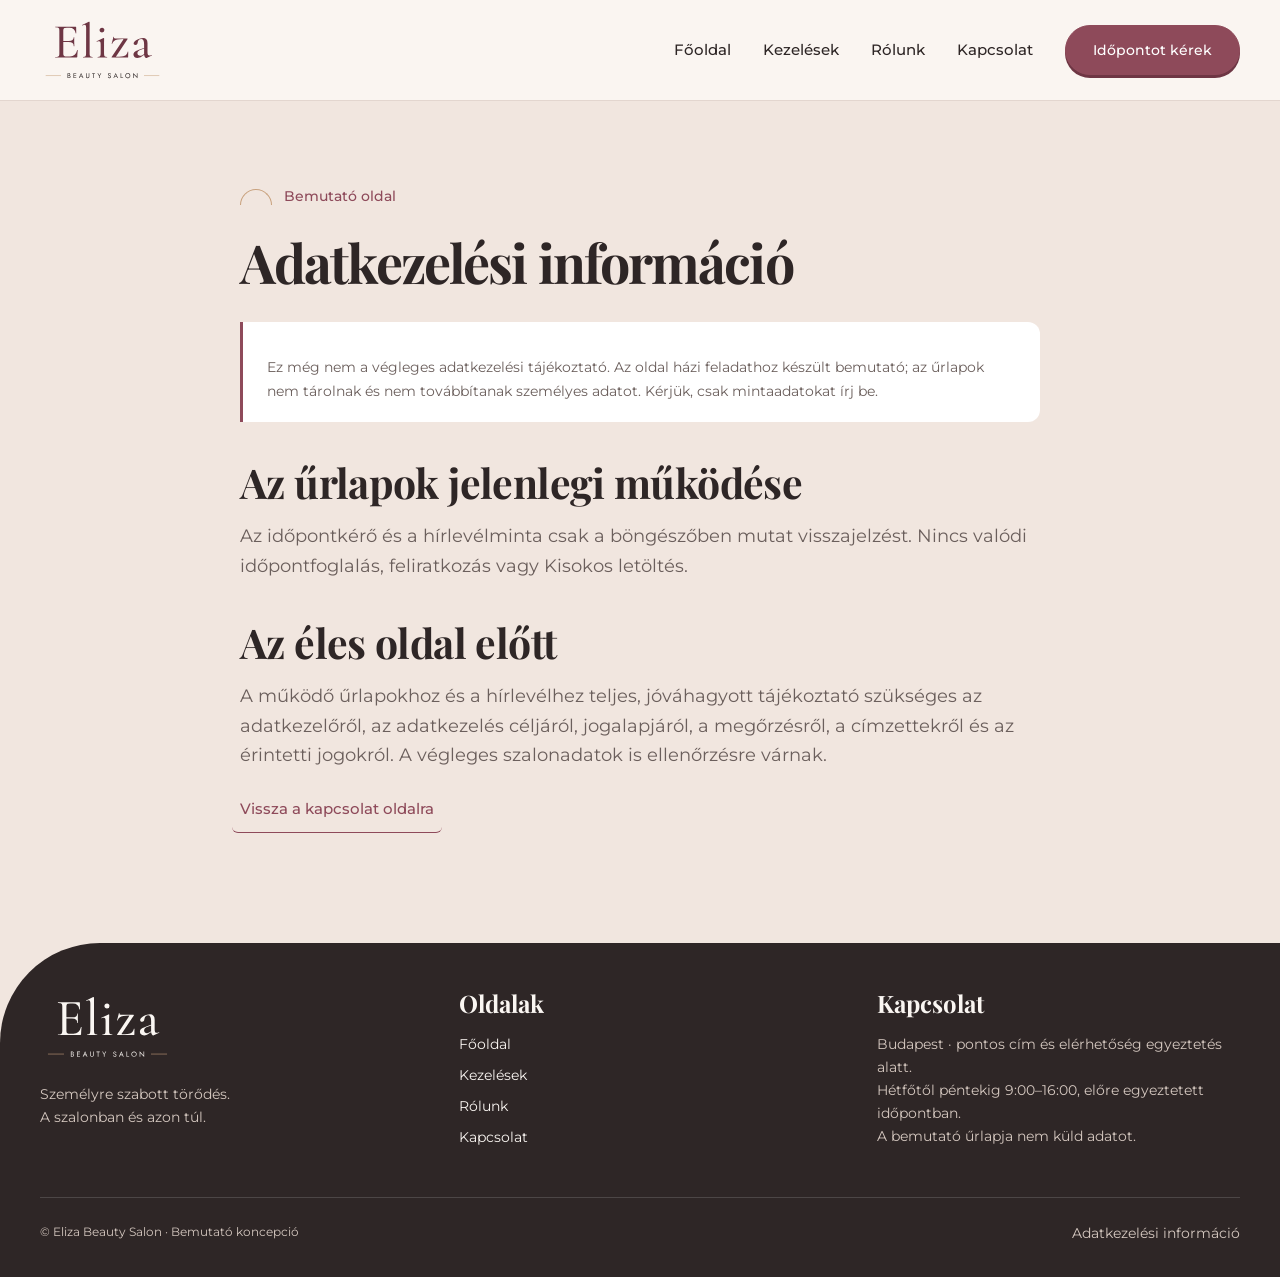
==== adatkezeles.html @ c1b23284 "Add Eliza Salon subpages and shared site assets" ====
<!doctype html><html lang="hu"><head><meta charset="utf-8"><meta name="viewport" content="width=device-width, initial-scale=1"><meta name="robots" content="noindex"><meta name="description" content="Tájékoztatás az Eliza Beauty Salon bemutató oldalának adatküldés nélküli űrlapjairól."><title>Adatkezelési információ | Eliza Beauty Salon</title><link rel="icon" href="assets/logo/favicon.svg"><link rel="preconnect" href="https://fonts.googleapis.com"><link rel="preconnect" href="https://fonts.gstatic.com" crossorigin><link href="https://fonts.googleapis.com/css2?family=Playfair+Display:wght@700&family=Montserrat:wght@400;500;700&display=swap" rel="stylesheet"><link rel="stylesheet" href="assets/site.css"></head><body><a class="skip" href="#tartalom">Ugrás a tartalomhoz</a><header><div class="wrap nav"><a href="index.html" aria-label="Eliza Beauty Salon, főoldal"><img class="logo" src="assets/logo/logo.svg" alt="Eliza Beauty Salon"></a><button class="menu" aria-expanded="false" aria-controls="menu">Menü</button><nav class="navlinks" id="menu" aria-label="Fő navigáció"><a href="index.html">Főoldal</a><a href="kezelesek.html">Kezelések</a><a href="rolunk.html">Rólunk</a><a href="kapcsolat.html">Kapcsolat</a><a class="btn" href="kapcsolat.html#idopont">Időpontot kérek</a></nav></div></header><main id="tartalom"><div class="wrap legal-page"><div class="eyebrow"><span class="arc" aria-hidden="true"></span>Bemutató oldal</div><h1>Adatkezelési információ</h1><div class="notice" style="margin-top:30px"><p>Ez még nem a végleges adatkezelési tájékoztató. Az oldal házi feladathoz készült bemutató; az űrlapok nem tárolnak és nem továbbítanak személyes adatot. Kérjük, csak mintaadatokat írj be.</p></div><h2>Az űrlapok jelenlegi működése</h2><p>Az időpontkérő és a hírlevélminta csak a böngészőben mutat visszajelzést. Nincs valódi időpontfoglalás, feliratkozás vagy Kisokos letöltés.</p><h2>Az éles oldal előtt</h2><p>A működő űrlapokhoz és a hírlevélhez teljes, jóváhagyott tájékoztató szükséges az adatkezelőről, az adatkezelés céljáról, jogalapjáról, a megőrzésről, a címzettekről és az érintetti jogokról. A végleges szalonadatok is ellenőrzésre várnak.</p><p><a class="textlink" href="kapcsolat.html">Vissza a kapcsolat oldalra</a></p></div></main><footer class="footer"><div class="wrap"><div class="footer-grid"><div><img class="logo" src="assets/logo/logo-feher.svg" alt="Eliza Beauty Salon"><p>Személyre szabott törődés.<br>A szalonban és azon túl.</p></div><div><h3>Oldalak</h3><a href="index.html">Főoldal</a><a href="kezelesek.html">Kezelések</a><a href="rolunk.html">Rólunk</a><a href="kapcsolat.html">Kapcsolat</a></div><div><h3>Kapcsolat</h3><p>Budapest · pontos cím és elérhetőség egyeztetés alatt.<br>Hétfőtől péntekig 9:00–16:00, előre egyeztetett időpontban.</p><p>A bemutató űrlapja nem küld adatot.</p></div></div><div class="footer-bottom"><span>© Eliza Beauty Salon · Bemutató koncepció</span><a href="adatkezeles.html">Adatkezelési információ</a></div></div></footer><script src="assets/site.js" defer></script></body></html>
---- assets/site.css ----
:root{--color-brand-primary:#8E4A5A;--color-brand-secondary:#6E3644;--color-brand-accent:#C9A27E;--color-brand-bg:#F1E6DF;--color-brand-surface:#FAF6F2;--color-brand-text:#2E2626;--color-brand-muted:#6B5F5C;--font-heading:'Playfair Display',Georgia,serif;--font-body:'Montserrat',Arial,sans-serif}*{box-sizing:border-box}html{scroll-behavior:smooth;scroll-padding-top:112px}body{margin:0;background:var(--color-brand-bg);color:var(--color-brand-text);font:18px/1.65 var(--font-body)}h1,h2,h3,p{margin:0}h1,h2,h3{font-family:var(--font-heading);font-weight:500;line-height:1.08}h1{font-size:clamp(48px,5.5vw,78px);letter-spacing:-.035em}h2{font-size:clamp(36px,4vw,56px);letter-spacing:-.025em}h3{font-size:30px}p{color:var(--color-brand-muted)}a{color:inherit;text-decoration:none}button,input,textarea{font:inherit}button{cursor:pointer}img{display:block;width:100%;object-fit:cover}a:focus-visible,button:focus-visible,summary:focus-visible,input:focus-visible,textarea:focus-visible{outline:3px solid #8e4a5a;outline-offset:5px}.wrap{max-width:1200px;width:calc(100% - 80px);margin:auto}.skip{position:fixed;left:12px;top:-70px;z-index:100;background:white;padding:12px}.skip:focus{top:12px}header{position:sticky;top:0;z-index:30;background:#faf6f2f2;border-bottom:1px solid #e3d6cf;transition:box-shadow .3s}header.scrolled{box-shadow:0 5px 20px #2e26260b;backdrop-filter:blur(15px)}.nav{height:100px;display:flex;align-items:center;justify-content:space-between;gap:24px}.logo{width:125px;height:72px;object-fit:contain}.navlinks{display:flex;align-items:center;gap:32px;font-size:15px}.navlinks a:not(.btn):hover{color:#8e4a5a}.btn{display:inline-flex;align-items:center;justify-content:center;min-height:50px;padding:14px 27px;border-radius:999px;border:1px solid #8e4a5a;background:#8e4a5a;color:#fff;font-size:15px;font-weight:500;transition:background .3s,transform .3s}.btn:hover{background:#6e3644;transform:translateY(-2px)}.btn.outline{background:transparent;color:#8e4a5a}.btn.outline:hover{background:#f1e6df}.menu{display:none;background:none;border:1px solid #8e4a5a;border-radius:30px;padding:8px 18px;color:#8e4a5a}.hero{position:relative;padding:64px 0 0;overflow:hidden;background:#FAF6F2}.hero-grid{display:grid;grid-template-columns:1.05fr 1fr;gap:56px;align-items:center}.hero-copy{padding-bottom:52px;animation:rise .9s both}.eyebrow{font-size:14px;color:#8e4a5a;display:flex;align-items:center;gap:12px;margin-bottom:24px}.arc{display:inline-block;width:32px;height:16px;border:1px solid #c9a27e;border-bottom:0;border-radius:40px 40px 0 0;flex-shrink:0}.hero p{max-width:440px;margin-top:24px}.actions{display:flex;flex-wrap:wrap;gap:16px;align-items:center;margin-top:32px}.textlink{font-size:15px;border-bottom:1px solid #8e4a5a;padding:10px 0;color:#8e4a5a}.hero-visual{position:relative;padding:0 0 36px 24px;animation:appear 1.2s .15s both}.hero-visual:before{content:'';position:absolute;inset:-18px 22px 65px 0;border:1px solid #c9a27e;border-radius:240px 240px 24px 24px}.hero-img{height:510px;border-radius:240px 240px 24px 24px;position:relative;object-position:center 40%}.photo-label{font-size:11px;position:absolute;bottom:44px;right:16px;color:#fff;background:#2e262675;padding:2px 8px;border-radius:20px}.floating{position:absolute;bottom:5px;left:-12px;background:#faf6f2;padding:22px 32px;border-radius:16px;box-shadow:0 6px 28px #2e26260a;max-width:275px;animation:breathe 8s ease-in-out infinite}.floating strong{display:block;font-family:var(--font-heading);font-size:27px;font-weight:500}.floating span{font-size:13px;color:#6b5f5c}.journey-nav{display:grid;grid-template-columns:repeat(4,1fr);gap:20px;padding:32px 0 40px;margin-top:32px;border-top:1px solid #d9c5b8}.journey-nav a{display:flex;align-items:center;gap:16px;font-size:15px}.step-dot{height:40px;width:40px;display:grid;place-items:center;border:1px solid #bb9491;border-radius:50%;color:#8e4a5a;flex-shrink:0}.journey-nav a:hover .step-dot{background:#8e4a5a;color:white}.section{padding:96px 0}.cream{background:#faf6f2}.section-intro{display:grid;grid-template-columns:1fr 1fr;gap:64px;align-items:center;margin-bottom:48px}.section-intro p{max-width:470px}.step-tag{display:flex;align-items:center;gap:16px;color:#8e4a5a;font-size:15px;margin-bottom:24px}.step-tag .step-dot{width:48px;height:48px;background:#f1e6df}.start-grid{display:grid;grid-template-columns:1fr 1fr 1fr;gap:32px;margin-top:48px}.start-grid article{padding:26px 0;border-top:1px solid #d9c5b8}.start-grid h3{margin-bottom:16px}.start-grid p{font-size:16px}.diagnosis{display:grid;grid-template-columns:.95fr 1.05fr;gap:80px;align-items:center}.image-frame{position:relative}.image-frame img{height:500px;border-radius:16px 180px 16px 16px}.caption{font-size:12px;margin-top:8px;color:#6b5f5c}.diagnosis h2{margin-bottom:24px}.diagnosis p+p{margin-top:16px}.signature{font:32px var(--font-heading);color:#8e4a5a;margin-top:24px}.credentials{font-size:13px;margin-top:4px}.treatment-grid{display:grid;grid-template-columns:1.05fr 1fr;gap:48px}.treatment-photo img{height:580px;border-radius:180px 180px 16px 16px}.treatment-list{border-top:1px solid #d9c5b8}.treatment-list details{border-bottom:1px solid #d9c5b8;padding:24px 0}.treatment-list summary{display:flex;justify-content:space-between;align-items:center;cursor:pointer;list-style:none;font:30px var(--font-heading)}summary::-webkit-details-marker{display:none}.treatment-list summary:after,.faq summary:after{content:'+';font-family:var(--font-body);font-size:22px;color:#8e4a5a;margin-left:24px}.treatment-list details[open] summary:after,.faq details[open] summary:after{content:'−'}.treatment-list p{font-size:16px;margin-top:16px}.treatment-list ul{font-size:15px;color:#6b5f5c;padding-left:20px}.treatment-list .textlink{display:inline-block;margin-top:12px}.small-note{font-size:13px;margin-top:24px}.homecare{position:relative;background:#8e4a5a;color:white;border-radius:0 140px 0 0;overflow:hidden}.homecare:after{content:'';position:absolute;width:430px;height:430px;border:1px solid #ffffff25;border-radius:50%;right:-200px;bottom:-280px;pointer-events:none}.homecare p,.homecare .step-tag{color:#fff}.homecare .step-dot{background:transparent;color:white;border-color:#c9a27e}.homecare-grid{display:grid;grid-template-columns:1fr 1fr;gap:88px;align-items:center}.homecare h2{max-width:470px;margin-bottom:24px}.homecare .btn{background:#faf6f2;color:#6e3644;border:0}.routine{display:grid;gap:0}.routine div{border-top:1px solid #ffffff40;padding:22px 0;display:flex;gap:20px;align-items:center}.routine .arc{border-color:#e5c8b0}.routine span{font-size:21px}.testimonials{display:grid;grid-template-columns:1fr 1fr;gap:48px;margin-top:48px}.quote{margin:0;padding:0 0 0 28px;border-left:1px solid #c9a27e}.quote p{font:26px/1.4 var(--font-heading);color:#2e2626}.quote footer{margin-top:24px;font-size:15px;color:#8e4a5a}.faq-layout{display:grid;grid-template-columns:.85fr 1.15fr;gap:80px}.faq details{padding:22px 0;border-bottom:1px solid #d9c5b8}.faq details:first-child{border-top:1px solid #d9c5b8}.faq summary{list-style:none;cursor:pointer;display:flex;justify-content:space-between;align-items:center;font-size:18px}.faq p{font-size:16px;padding-top:16px}.newsletter{display:grid;grid-template-columns:.8fr 1.2fr;background:#faf6f2;border-radius:16px;overflow:hidden}.newsletter img{height:100%;min-height:420px}.newsletter-content{padding:56px}.newsletter h2{font-size:40px}.newsletter p{margin-top:16px;font-size:16px}.compact-form{display:grid;gap:12px;margin-top:24px}.compact-form .fields{display:grid;grid-template-columns:1fr 1fr;gap:12px}label{display:block;font-size:14px;color:#6b5f5c}input,textarea{display:block;width:100%;padding:12px 14px;background:white;border:1px solid #dbcac0;border-radius:10px;margin-top:7px;color:#2e2626;min-width:0}textarea{resize:vertical;min-height:115px}.check{display:flex;align-items:flex-start;gap:10px;font-size:12px}.check input{width:16px;height:16px;margin:3px 0 0;flex-shrink:0}.form-message{font-size:15px!important;color:#8e4a5a!important;font-weight:500}.booking{display:grid;grid-template-columns:1fr 1fr;gap:96px}.booking h2{margin-bottom:24px}.booking p{max-width:430px}.hours{margin-top:32px;padding:24px 0;border-top:1px solid #d9c5b8;border-bottom:1px solid #d9c5b8;font-size:16px}.demo{font-size:13px!important;line-height:1.55;margin-top:20px}.bookform{display:grid;gap:18px}.footer{background:#2e2626;color:#faf6f2;padding:48px 0 24px;border-radius:100px 0 0 0}.footer-grid{display:grid;grid-template-columns:1fr 1fr 1fr;gap:56px}.footer p{color:#d4c7bf;font-size:14px}.footer .logo{width:135px;margin-bottom:20px}.footer h3{font-size:24px;margin-bottom:16px}.footer a{display:block;font-size:14px;margin-bottom:8px}.footer-bottom{border-top:1px solid #ffffff25;display:flex;justify-content:space-between;gap:24px;margin-top:40px;padding-top:24px;font-size:12px;color:#d4c7bf}.legal summary{cursor:pointer}.legal p{font-size:12px;max-width:550px;margin-top:12px}.reveal{transition:opacity .8s,transform .8s}.js-motion .reveal{opacity:0;transform:translateY(20px)}.js-motion .reveal.side{transform:translateX(24px)}.js-motion .reveal.seen{opacity:1;transform:none}@keyframes rise{from{opacity:0;transform:translateY(20px)}to{opacity:1;transform:none}}@keyframes appear{from{opacity:0}to{opacity:1}}@keyframes breathe{50%{transform:translateY(-5px)}}
@media(max-width:900px){.wrap{width:calc(100% - 48px)}.navlinks{gap:18px}.hero-grid{gap:24px}.hero-img{height:450px}.hero-copy{padding-bottom:24px}.floating{padding:16px 20px;left:4px}.journey-nav{gap:12px}.journey-nav a{font-size:13px;gap:8px}.diagnosis,.homecare-grid,.faq-layout,.booking{gap:40px}.newsletter-content{padding:32px}.footer-grid{gap:30px}}
@media(max-width:680px){html{scroll-padding-top:90px}.wrap{width:calc(100% - 40px)}.nav{height:80px}.logo{width:105px;height:60px}.menu{display:block}.navlinks{display:none;position:absolute;top:80px;left:0;right:0;background:#faf6f2;padding:28px 24px;border-bottom:1px solid #e3d6cf;flex-direction:column;align-items:stretch;gap:22px}.navlinks.open{display:flex}.hero{padding-top:40px}.hero-grid{grid-template-columns:1fr;gap:28px}.hero-copy{padding:0}.hero p{font-size:17px}.hero h1{max-width:470px}.hero-visual{padding-left:20px;max-width:470px;width:100%;margin:auto}.hero-img{height:390px}.floating{bottom:8px;left:0}.journey-nav{grid-template-columns:1fr 1fr;gap:24px 12px;margin-top:20px;padding:28px 0}.journey-nav a{font-size:14px}.section{padding:64px 0}.section-intro,.diagnosis,.treatment-grid,.homecare-grid,.faq-layout,.booking,.newsletter{grid-template-columns:1fr;gap:32px}.section-intro{margin-bottom:32px}.start-grid{grid-template-columns:1fr;gap:0;margin-top:24px}.start-grid article{padding:24px 0}.image-frame img{height:390px}.treatment-photo img{height:360px}.homecare{border-radius:0 70px 0 0}.homecare-grid{gap:32px}.testimonials{grid-template-columns:1fr;gap:40px;margin-top:32px}.quote p{font-size:25px}.newsletter{gap:0}.newsletter img{height:220px;min-height:0}.newsletter-content{padding:28px 24px}.newsletter h2{font-size:34px}.compact-form .fields{grid-template-columns:1fr}.footer{border-radius:60px 0 0 0}.footer-grid{grid-template-columns:1fr;gap:28px}.footer-bottom{flex-direction:column;gap:12px}.hero .actions{gap:12px}.hero .btn{padding:14px 22px}.step-tag{margin-bottom:20px}.booking{gap:40px}.homecare .routine span{font-size:19px}}
@media(prefers-reduced-motion:reduce){html{scroll-behavior:auto}*,*:before,*:after{animation:none!important;transition:none!important}.js-motion .reveal{opacity:1;transform:none}}

/* A négy állomás magyarázó kártyákon jelenik meg számozás helyett. */
.journey-nav{grid-template-columns:repeat(4,minmax(0,1fr));gap:14px;border-top:0;margin-top:14px;padding:18px 0 42px}
.journey-nav .journey-card{display:block;min-height:154px;padding:20px 19px 22px;background:#fff;border:1px solid #e3d6cf;border-radius:16px;font-size:inherit;transition:border-color .25s ease,transform .25s ease,box-shadow .25s ease}
.journey-nav .journey-card:hover,.journey-nav .journey-card:focus-visible{border-color:#8e4a5a;transform:translateY(-3px);box-shadow:0 10px 24px #2e262612}
.journey-card strong{display:block;font:600 27px/1.08 var(--font-heading);color:#2e2626;margin-bottom:12px}
.journey-card span{display:block;font:14px/1.55 var(--font-body);color:#6b5f5c}
.step-tag{gap:13px}.step-tag>.arc{width:29px;height:15px}
/* A lenyílók mozgása finom, és csökkentett mozgás esetén kikapcsol. */
@supports (interpolate-size:allow-keywords){.treatment-list details,.faq details{interpolate-size:allow-keywords}.treatment-list details::details-content,.faq details::details-content{block-size:0;opacity:0;overflow:hidden;transition:block-size .38s ease,opacity .3s ease,content-visibility .38s;transition-behavior:allow-discrete}.treatment-list details[open]::details-content,.faq details[open]::details-content{block-size:auto;opacity:1}}
.treatment-list summary,.faq summary{padding:5px 0}.treatment-list details[open] summary,.faq details[open] summary{color:#6e3644}
/* Kényelmesebb űrlapok: a mezőszöveg sehol nem ér a kerethez. */
.compact-form{gap:20px}.compact-form .fields{gap:18px}.bookform{gap:24px}
.compact-form label:not(.check),.bookform label:not(.check){line-height:1.5}
.compact-form input:not([type=checkbox]),.bookform input:not([type=checkbox]),.bookform textarea{box-sizing:border-box;min-height:50px;padding:14px 18px!important;margin-top:9px;line-height:1.5;border-radius:12px}
.bookform textarea{min-height:148px;padding-top:16px!important;padding-bottom:16px!important}
.compact-form input::placeholder,.bookform input::placeholder,.bookform textarea::placeholder{color:#938783;opacity:1}
.compact-form .check,.bookform .check{gap:12px;line-height:1.6;margin-top:3px}
@media(max-width:1050px){.journey-nav{grid-template-columns:repeat(2,minmax(0,1fr))}}
@media(max-width:680px){.journey-nav{grid-template-columns:1fr;gap:12px;margin-top:10px;padding-bottom:30px}.journey-nav .journey-card{min-height:0;padding:18px 20px}.journey-card strong{font-size:25px;margin-bottom:7px}.compact-form .fields{gap:18px}}
@media(prefers-reduced-motion:reduce){.journey-nav .journey-card{transition:none}.treatment-list details::details-content,.faq details::details-content{transition:none}}

/* Vizuális hierarchia: a címek a később érkező reset CSS mellett is hangsúlyosak. */
.hero{padding-top:74px;padding-bottom:26px}.hero-grid{grid-template-columns:1.08fr .92fr;gap:52px}
.hero h1{font-size:clamp(55px,5.3vw,82px)!important;line-height:.98!important;letter-spacing:-.04em;max-width:620px}
.hero-copy p{font-size:clamp(18px,1.4vw,21px);line-height:1.55;max-width:520px;margin-top:30px}
.hero .eyebrow{font-size:15px;margin-bottom:30px}.hero .actions{margin-top:36px}
main h2{font-size:clamp(42px,3.8vw,58px)!important;line-height:1.04!important}
.start-grid h3{font-size:clamp(25px,2vw,31px)!important;line-height:1.14!important}
.section-intro h2{max-width:620px}.section-intro p{font-size:18px;line-height:1.6}
.start-grid{margin-top:36px}.start-grid article{padding-top:30px}
/* A GYIK címe és válaszai egy közös, jól olvasható oszlopba kerülnek. */
#kerdesek{padding-block:84px}#kerdesek .faq-layout{display:block;max-width:840px}
#kerdesek .faq-layout>div:first-child{margin-bottom:34px}#kerdesek h2{max-width:720px}#kerdesek .faq summary{font-size:19px;line-height:1.4}
#kerdesek .faq p{max-width:700px;line-height:1.7;padding-bottom:8px}
/* A személyes figyelmet a kapcsolat szakasz képe is bemutatja. */
.booking{grid-template-columns:minmax(0,1fr) minmax(0,1fr);gap:72px;align-items:start}
.booking h2{font-size:clamp(50px,4.6vw,68px)!important;line-height:1!important;margin-bottom:24px}
.booking>div>p:not(.demo){font-size:19px;line-height:1.6;max-width:540px}
.booking-photo{position:relative;margin:25px 0 0;max-width:540px;overflow:hidden;border-radius:16px;background:#f1e6df}
.booking-photo img{height:290px;object-position:center 38%}
.booking-photo figcaption{position:absolute;left:0;right:0;bottom:0;padding:30px 24px 18px;color:#fff;background:linear-gradient(transparent,#2e2626bd)}
.booking-photo strong{display:block;font:600 32px/1 var(--font-heading)}.booking-photo span{display:block;font-size:14px;margin-top:7px}
/* A sötét szakasz listajelei kisebbek; a cím és a tanácsok erősebbek. */
.homecare h2{font-size:clamp(48px,4.6vw,66px)!important;line-height:1!important}
.homecare .step-tag{font-size:20px;font-weight:500;line-height:1.3;margin-bottom:28px}
.homecare .arc,.homecare .routine .arc{width:12px;height:6px;flex:0 0 12px;border-radius:12px 12px 0 0}
.homecare .routine div{gap:17px;padding-block:24px}.homecare .routine span:last-child{font-size:22px;font-weight:500;line-height:1.35}
.newsletter h2{font-size:clamp(36px,3vw,46px)!important}
@media(max-width:900px){.hero-grid{gap:30px}.booking{gap:42px}}
@media(max-width:680px){.hero{padding-top:36px;padding-bottom:12px}.hero-grid,.booking{grid-template-columns:1fr}.hero h1{font-size:clamp(44px,11vw,60px)!important}.hero-copy p{font-size:17px;margin-top:22px}.hero .eyebrow{margin-bottom:20px}.hero .actions{margin-top:28px}main h2{font-size:clamp(37px,10vw,48px)!important}#kerdesek{padding-block:64px}.booking h2,.homecare h2{font-size:clamp(44px,11vw,56px)!important}.booking-photo img{height:280px}.homecare .routine span:last-child{font-size:19px}}

/* 5. változat: szerkeszthető folyamatblokk, a kapott képi referencia ritmusával. */
.process-v5{padding-block:88px 96px}.process-intro{display:grid;grid-template-columns:1fr .86fr;gap:72px;align-items:center;margin-bottom:54px}.process-intro h2{max-width:560px}.process-intro p{max-width:540px;margin-top:20px;font-size:18px}.process-photo{margin:0;position:relative}.process-photo img{height:290px;border-radius:150px 16px 16px 16px;object-position:center 44%}.process-photo figcaption{font-size:12px;color:#6b5f5c;margin-top:8px}.process-steps{display:grid;grid-template-columns:repeat(4,minmax(0,1fr));gap:30px;list-style:none;padding:0;margin:0}.process-steps li{border-top:1px solid #d9c5b8;padding-top:22px}.process-count{font:600 19px/1 var(--font-heading);color:#8e4a5a;display:block;margin-bottom:10px}.process-steps h3{font:600 27px/1.08 var(--font-heading);margin-bottom:10px}.process-steps p{font-size:15px;line-height:1.6}
.benefit-v5{background:#faf6f2}.benefit-intro{max-width:690px;margin-bottom:36px}.benefit-intro p{font-size:18px;margin-top:20px}.benefit-grid{display:grid;grid-template-columns:repeat(3,1fr);gap:28px}.benefit-grid article{border-top:1px solid #d9c5b8;padding-top:24px}.benefit-grid h3{font:600 29px/1.1 var(--font-heading);margin-bottom:12px}.benefit-grid p{font-size:16px}.guarantee-note{max-width:900px;border-left:3px solid #8e4a5a;padding:12px 0 12px 20px;margin-top:42px;font-size:15px}.guarantee-note strong{color:#6e3644}
@media(max-width:900px){.process-intro{gap:38px}.process-steps{grid-template-columns:repeat(2,minmax(0,1fr));gap:28px}.benefit-grid{gap:22px}}
@media(max-width:680px){.process-v5{padding-block:64px}.process-intro{grid-template-columns:1fr;gap:28px;margin-bottom:34px}.process-photo img{height:240px;border-radius:100px 16px 16px 16px}.process-steps{grid-template-columns:1fr;gap:0}.process-steps li{padding:20px 0}.process-steps h3{font-size:26px}.benefit-grid{grid-template-columns:1fr;gap:0}.benefit-grid article{padding:22px 0}.guarantee-note{margin-top:25px}}

/* Az 5. irány: Playfair címsorok és jól olvasható Montserrat szöveg. */
.hero h1,main h2,main h3,.booking-photo strong,.floating strong,.footer h3{font-family:'Playfair Display',Georgia,serif;font-weight:700!important}
body,p,li,label,input,textarea,.faq summary{font-family:'Montserrat',Arial,sans-serif}
body{font-size:18px;line-height:1.65}.btn{font-family:'Montserrat',Arial,sans-serif;font-size:14px;font-weight:700;line-height:1.3}
.navlinks a,.textlink,.eyebrow,.step-tag,.form-message,.guarantee-note strong{font-family:'Montserrat',Arial,sans-serif;font-weight:500}
.hero h1{font-size:clamp(42px,4.2vw,62px)!important;line-height:1.12!important;letter-spacing:-.025em}
main h2,.booking h2,.homecare h2,.newsletter h2{font-size:clamp(32px,3.2vw,44px)!important;line-height:1.18!important;letter-spacing:-.015em}
main h3,.process-steps h3,.benefit-grid h3{font-size:clamp(23px,2.1vw,28px)!important;line-height:1.22!important}
.process-count{font:700 17px/1 'Montserrat',Arial,sans-serif}
.treatment-list summary{font-size:clamp(23px,2.2vw,27px)}.faq summary{font-size:17px!important;line-height:1.5}
.quote p{font-size:23px;line-height:1.5}.floating strong{font-size:23px}.booking-photo strong{font-size:26px}
.homecare .routine span:last-child{font-size:18px}.homecare .step-tag{font-size:16px}
.hero-copy p,.booking>div>p:not(.demo),.process-intro p,.benefit-intro p{font-size:18px;line-height:1.65}
@media(max-width:680px){body{font-size:16px;line-height:1.6}.hero h1{font-size:clamp(38px,9vw,44px)!important}main h2,.booking h2,.homecare h2,.newsletter h2{font-size:clamp(30px,8vw,36px)!important}main h3,.process-steps h3,.benefit-grid h3{font-size:24px!important}.hero-copy p,.booking>div>p:not(.demo),.process-intro p,.benefit-intro p{font-size:16px}.quote p{font-size:21px}}
/* Egyértelmű visszajelzés az interaktív elemekhez. */
.btn{position:relative;box-shadow:0 3px 0 #6e3644;transition:background-color .22s ease,color .22s ease,border-color .22s ease,box-shadow .22s ease,transform .22s ease}
.btn:hover,.btn:focus-visible{background:#6e3644;color:#fff;transform:translateY(-3px);box-shadow:0 8px 18px #6e36444d}
.btn:active{transform:translateY(1px) scale(.98);box-shadow:0 1px 2px #6e364455;background:#5e2c3a}
.btn.outline{box-shadow:0 3px 0 #d9c5b8}.btn.outline:hover,.btn.outline:focus-visible{background:#8e4a5a;color:#fff;box-shadow:0 8px 18px #6e364433}.btn.outline:active{background:#6e3644}
.homecare .btn{box-shadow:0 3px 0 #d9c5b8}.homecare .btn:hover,.homecare .btn:focus-visible{background:#fff;color:#6e3644;box-shadow:0 8px 22px #2e26264d}.homecare .btn:active{background:#ead9cd;box-shadow:0 1px 2px #2e262655}
.textlink{display:inline-block;padding:10px 8px;margin-left:-8px;border-radius:6px;transition:background-color .2s,color .2s,transform .2s}.textlink:hover,.textlink:focus-visible{background:#f1e6df;color:#6e3644;transform:translateX(4px)}.textlink:active{transform:translateX(4px) scale(.97)}
.navlinks a:not(.btn),.footer a{transition:color .2s ease,background-color .2s ease}.navlinks a:not(.btn){border-radius:6px;padding:8px 6px;margin-inline:-6px}.navlinks a:not(.btn):hover,.navlinks a:not(.btn):focus-visible{background:#f1e6df;color:#6e3644}.footer a:hover,.footer a:focus-visible{color:#e5c8b0;text-decoration:underline;text-underline-offset:4px}
.journey-nav .journey-card:active{transform:translateY(1px) scale(.99);box-shadow:0 2px 8px #2e262612}
.treatment-list summary,.faq summary{border-radius:8px;padding:12px 14px;margin-inline:-14px;transition:background-color .2s ease,color .2s ease}.treatment-list summary:hover,.faq summary:hover,.treatment-list summary:focus-visible,.faq summary:focus-visible{background:#f1e6df;color:#6e3644}.treatment-list summary:active,.faq summary:active{background:#ead9cd}
.treatment-list summary:after,.faq summary:after{transition:transform .22s ease}.treatment-list summary:hover:after,.faq summary:hover:after{transform:scale(1.25)}
input:not([type=checkbox]),textarea{transition:border-color .2s ease,box-shadow .2s ease}input:not([type=checkbox]):hover,textarea:hover{border-color:#8e4a5a}input:not([type=checkbox]):focus,textarea:focus{border-color:#8e4a5a;box-shadow:0 0 0 4px #8e4a5a22}
@media(hover:hover) and (pointer:fine){.salon-cursor{position:fixed;top:0;left:0;width:20px;height:25px;z-index:1000;pointer-events:none;opacity:0;transition:opacity .12s ease;filter:drop-shadow(1px 2px 2px #2e262655)}.salon-cursor[data-shape=pointer]{width:30px;height:32px}.salon-cursor[data-shape=text]{width:16px;height:28px}.salon-cursor svg{display:block;width:100%;height:100%}.salon-cursor .light-arrow,.salon-cursor .shape-hand,.salon-cursor .shape-text{display:none}.salon-cursor.on-dark .dark-arrow{display:none}.salon-cursor.on-dark .light-arrow{display:inline}.salon-cursor[data-shape=pointer] .shape-arrow,.salon-cursor[data-shape=text] .shape-arrow{display:none}.salon-cursor[data-shape=pointer] .shape-hand,.salon-cursor[data-shape=text] .shape-text{display:inline}.salon-click{position:fixed;left:0;top:0;width:24px;height:24px;z-index:999;pointer-events:none;display:none;color:#451f2a}.salon-click.on-dark{color:#fff3e9}.salon-click.active{display:block;animation:cursor-click .36s ease-out both}.salon-click svg{display:block;width:100%;height:100%}@keyframes cursor-click{0%{opacity:0;transform:scale(.65)}25%{opacity:1;transform:scale(1)}100%{opacity:0;transform:scale(1.15)}}.salon-cursor-enabled,.salon-cursor-enabled *{cursor:none!important}}
@media(prefers-reduced-motion:reduce){.btn,.textlink,.navlinks a:not(.btn),.footer a,.treatment-list summary,.faq summary,.treatment-list summary:after,.faq summary:after,input:not([type=checkbox]),textarea{transition:none!important}.btn:hover,.btn:focus-visible,.btn:active,.textlink:hover,.textlink:focus-visible,.textlink:active,.journey-nav .journey-card:active{transform:none}}
/* Közös aloldal-komponensek, a rögzített design systemből. */
.page-hero{background:#faf6f2;padding:76px 0 84px}
.page-hero-grid{display:grid;grid-template-columns:1.05fr .95fr;align-items:center;gap:74px}
.page-hero h1{font:700 clamp(42px,4.2vw,62px)/1.12 'Playfair Display',Georgia,serif;letter-spacing:-.025em;max-width:690px}
.page-hero p{max-width:590px;margin-top:26px;font-size:18px;line-height:1.65}
.page-hero figure{margin:0}.page-hero img{height:470px;border-radius:230px 230px 22px 22px}
.page-hero figcaption,.photo-credit{font-size:12px;color:#6b5f5c;margin-top:9px}
.page-lead{max-width:740px;margin-bottom:44px}
.page-lead h2{margin:0 0 20px}
.page-lead p{font-size:18px}
.editorial-grid{display:grid;grid-template-columns:1fr 1fr;gap:70px;align-items:center}
.editorial-grid img{height:490px;border-radius:170px 16px 16px 16px}
.editorial-grid h2{margin-bottom:24px}
.editorial-grid p+p{margin-top:18px}
.feature-list{display:grid;grid-template-columns:repeat(3,1fr);gap:27px}
.feature-list article{border-top:1px solid #d9c5b8;padding-top:24px}
.feature-list h3{margin-bottom:14px}
.feature-list p{font-size:16px}
.service-layout{display:grid;grid-template-columns:.88fr 1.12fr;gap:72px;align-items:start}
.service-layout img{height:560px;border-radius:180px 180px 16px 16px}
.package-grid{display:grid;grid-template-columns:repeat(3,1fr);gap:18px}
.package{padding:30px;border:1px solid #e3d6cf;border-radius:16px;background:white}
.package h3{min-height:68px}
.package ul{padding-left:20px;color:#6b5f5c;font-size:15px;line-height:1.65}
.package .price{display:block;margin:12px 0 22px;color:#8e4a5a;font:700 26px 'Playfair Display',Georgia,serif}
.package .btn{margin-top:20px}
.notice{border-left:3px solid #8e4a5a;padding:18px 24px;background:#fff;border-radius:0 12px 12px 0;font-size:14px;line-height:1.7}
.notice p{font-size:14px}
.milestones{display:grid;grid-template-columns:repeat(3,1fr);gap:20px;margin-top:36px}
.milestones div{padding-top:20px;border-top:1px solid #d9c5b8}
.milestones strong{display:block;color:#8e4a5a;font:700 22px 'Playfair Display',Georgia,serif}
.milestones span{font-size:15px}
.contact-grid{display:grid;grid-template-columns:.9fr 1.1fr;gap:80px;align-items:start}
.contact-grid h2{margin:0 0 20px}
.contact-grid .bookform{padding:38px;border-radius:16px;background:#faf6f2}
.contact-facts{margin-top:30px;border-top:1px solid #d9c5b8}
.contact-facts p{padding:17px 0;border-bottom:1px solid #d9c5b8}
.legal-page{max-width:800px;padding:84px 0 110px}
.legal-page h1{font:700 clamp(42px,4.2vw,62px)/1.12 'Playfair Display',Georgia,serif}
.legal-page h2{font:700 28px/1.25 'Playfair Display',Georgia,serif;margin:36px 0 12px}
.legal-page p{margin-top:16px}
.navlinks a[aria-current=page]{color:#8e4a5a;text-decoration:underline;text-underline-offset:7px}
@media(max-width:900px){.page-hero-grid,.editorial-grid,.service-layout,.contact-grid{gap:36px}.package-grid{grid-template-columns:1fr 1fr}}
@media(max-width:680px){.page-hero{padding:48px 0 64px}.page-hero-grid,.editorial-grid,.service-layout,.contact-grid{grid-template-columns:1fr}.page-hero img{height:340px;border-radius:140px 140px 16px 16px}.page-hero p,.page-lead p{font-size:16px}.editorial-grid img,.service-layout img{height:350px}.feature-list,.milestones,.package-grid{grid-template-columns:1fr}.package h3{min-height:0}.contact-grid .bookform{padding:24px}.legal-page{padding:64px 0}}
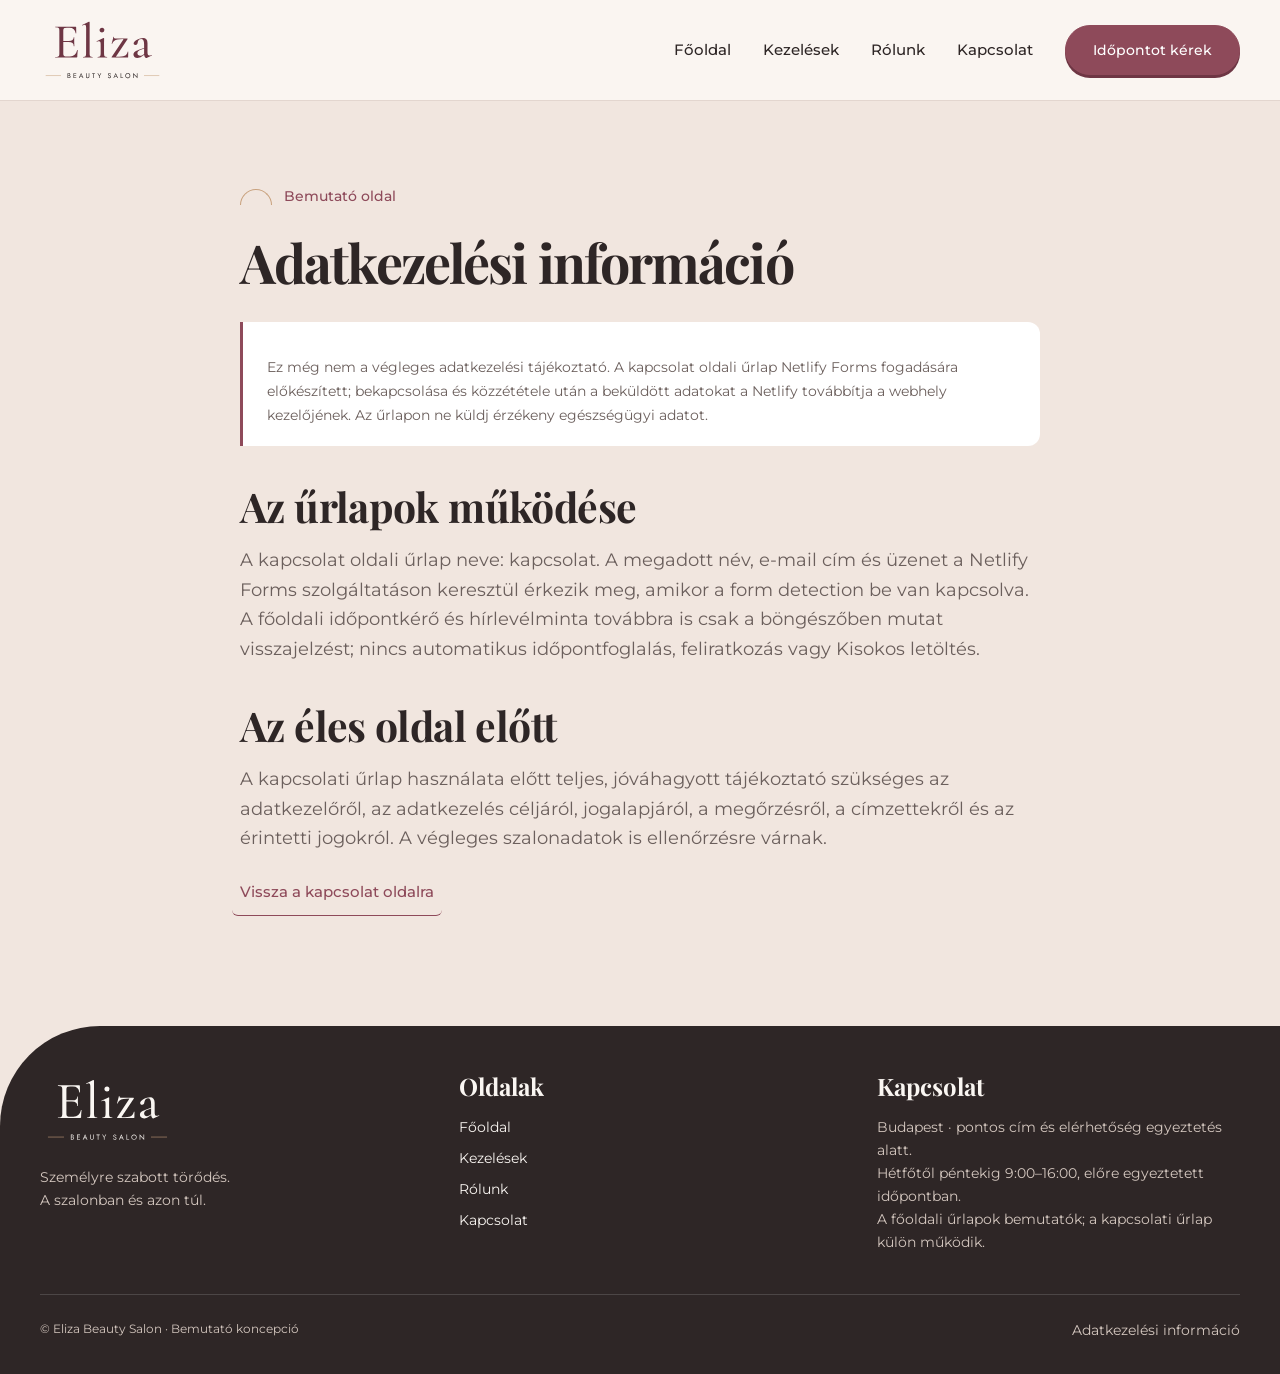
==== commit c72b1518: "Add Netlify contact form" ====
--- a/adatkezeles.html
+++ b/adatkezeles.html
@@ -1 +1,12 @@
-<!doctype html><html lang="hu"><head><meta charset="utf-8"><meta name="viewport" content="width=device-width, initial-scale=1"><meta name="robots" content="noindex"><meta name="description" content="Tájékoztatás az Eliza Beauty Salon bemutató oldalának adatküldés nélküli űrlapjairól."><title>Adatkezelési információ | Eliza Beauty Salon</title><link rel="icon" href="assets/logo/favicon.svg"><link rel="preconnect" href="https://fonts.googleapis.com"><link rel="preconnect" href="https://fonts.gstatic.com" crossorigin><link href="https://fonts.googleapis.com/css2?family=Playfair+Display:wght@700&family=Montserrat:wght@400;500;700&display=swap" rel="stylesheet"><link rel="stylesheet" href="assets/site.css"></head><body><a class="skip" href="#tartalom">Ugrás a tartalomhoz</a><header><div class="wrap nav"><a href="index.html" aria-label="Eliza Beauty Salon, főoldal"><img class="logo" src="assets/logo/logo.svg" alt="Eliza Beauty Salon"></a><button class="menu" aria-expanded="false" aria-controls="menu">Menü</button><nav class="navlinks" id="menu" aria-label="Fő navigáció"><a href="index.html">Főoldal</a><a href="kezelesek.html">Kezelések</a><a href="rolunk.html">Rólunk</a><a href="kapcsolat.html">Kapcsolat</a><a class="btn" href="kapcsolat.html#idopont">Időpontot kérek</a></nav></div></header><main id="tartalom"><div class="wrap legal-page"><div class="eyebrow"><span class="arc" aria-hidden="true"></span>Bemutató oldal</div><h1>Adatkezelési információ</h1><div class="notice" style="margin-top:30px"><p>Ez még nem a végleges adatkezelési tájékoztató. Az oldal házi feladathoz készült bemutató; az űrlapok nem tárolnak és nem továbbítanak személyes adatot. Kérjük, csak mintaadatokat írj be.</p></div><h2>Az űrlapok jelenlegi működése</h2><p>Az időpontkérő és a hírlevélminta csak a böngészőben mutat visszajelzést. Nincs valódi időpontfoglalás, feliratkozás vagy Kisokos letöltés.</p><h2>Az éles oldal előtt</h2><p>A működő űrlapokhoz és a hírlevélhez teljes, jóváhagyott tájékoztató szükséges az adatkezelőről, az adatkezelés céljáról, jogalapjáról, a megőrzésről, a címzettekről és az érintetti jogokról. A végleges szalonadatok is ellenőrzésre várnak.</p><p><a class="textlink" href="kapcsolat.html">Vissza a kapcsolat oldalra</a></p></div></main><footer class="footer"><div class="wrap"><div class="footer-grid"><div><img class="logo" src="assets/logo/logo-feher.svg" alt="Eliza Beauty Salon"><p>Személyre szabott törődés.<br>A szalonban és azon túl.</p></div><div><h3>Oldalak</h3><a href="index.html">Főoldal</a><a href="kezelesek.html">Kezelések</a><a href="rolunk.html">Rólunk</a><a href="kapcsolat.html">Kapcsolat</a></div><div><h3>Kapcsolat</h3><p>Budapest · pontos cím és elérhetőség egyeztetés alatt.<br>Hétfőtől péntekig 9:00–16:00, előre egyeztetett időpontban.</p><p>A bemutató űrlapja nem küld adatot.</p></div></div><div class="footer-bottom"><span>© Eliza Beauty Salon · Bemutató koncepció</span><a href="adatkezeles.html">Adatkezelési információ</a></div></div></footer><script src="assets/site.js" defer></script></body></html>+<!doctype html><html lang="hu"><head><meta charset="utf-8"><meta name="viewport" content="width=device-width, initial-scale=1"><meta name="robots" content="noindex"><meta name="description" content="Információ az Eliza Beauty Salon kapcsolat oldali Netlify Forms űrlapjáról és a továbbra is bemutató jellegű főoldali űrlapokról."><title>Adatkezelési információ | Eliza Beauty Salon</title><link rel="icon" href="assets/logo/favicon.svg"><link rel="preconnect" href="https://fonts.googleapis.com"><link rel="preconnect" href="https://fonts.gstatic.com" crossorigin><link href="https://fonts.googleapis.com/css2?family=Playfair+Display:wght@700&family=Montserrat:wght@400;500;700&display=swap" rel="stylesheet"><link rel="stylesheet" href="assets/site.css">
+<link rel="canonical" href="https://heartfelt-blini-ffb753.netlify.app/adatkezeles.html">
+<meta property="og:type" content="website">
+<meta property="og:locale" content="hu_HU">
+<meta property="og:title" content="Adatkezelési információ | Eliza Beauty Salon">
+<meta property="og:description" content="Információ az Eliza Beauty Salon kapcsolat oldali Netlify Forms űrlapjáról és a továbbra is bemutató jellegű főoldali űrlapokról.">
+<meta property="og:url" content="https://heartfelt-blini-ffb753.netlify.app/adatkezeles.html">
+<meta property="og:image" content="https://heartfelt-blini-ffb753.netlify.app/assets/images/enido-pexels-6663369.webp">
+<meta property="og:image:alt" content="Kozmetikai kezelés hangulatfotója">
+<meta name="twitter:card" content="summary_large_image">
+<script type="application/ld+json">{"@context":"https://schema.org","@type":"WebPage","name":"Adatkezelési információ","description":"Információ az Eliza Beauty Salon kapcsolat oldali Netlify Forms űrlapjáról és a továbbra is bemutató jellegű főoldali űrlapokról.","url":"https://heartfelt-blini-ffb753.netlify.app/adatkezeles.html"}</script>
+</head><body><a class="skip" href="#tartalom">Ugrás a tartalomhoz</a><header><div class="wrap nav"><a href="index.html" aria-label="Eliza Beauty Salon, főoldal"><img class="logo" src="assets/logo/logo.svg" alt="Eliza Beauty Salon"></a><button class="menu" aria-expanded="false" aria-controls="menu">Menü</button><nav class="navlinks" id="menu" aria-label="Fő navigáció"><a href="index.html">Főoldal</a><a href="kezelesek.html">Kezelések</a><a href="rolunk.html">Rólunk</a><a href="kapcsolat.html">Kapcsolat</a><a class="btn" href="kapcsolat.html#idopont">Időpontot kérek</a></nav></div></header><main id="tartalom"><div class="wrap legal-page"><div class="eyebrow"><span class="arc" aria-hidden="true"></span>Bemutató oldal</div><h1>Adatkezelési információ</h1><div class="notice" style="margin-top:30px"><p>Ez még nem a végleges adatkezelési tájékoztató. A kapcsolat oldali űrlap Netlify Forms fogadására előkészített; bekapcsolása és közzététele után a beküldött adatokat a Netlify továbbítja a webhely kezelőjének. Az űrlapon ne küldj érzékeny egészségügyi adatot.</p></div><h2>Az űrlapok működése</h2><p>A kapcsolat oldali űrlap neve: kapcsolat. A megadott név, e-mail cím és üzenet a Netlify Forms szolgáltatáson keresztül érkezik meg, amikor a form detection be van kapcsolva. A főoldali időpontkérő és hírlevélminta továbbra is csak a böngészőben mutat visszajelzést; nincs automatikus időpontfoglalás, feliratkozás vagy Kisokos letöltés.</p><h2>Az éles oldal előtt</h2><p>A kapcsolati űrlap használata előtt teljes, jóváhagyott tájékoztató szükséges az adatkezelőről, az adatkezelés céljáról, jogalapjáról, a megőrzésről, a címzettekről és az érintetti jogokról. A végleges szalonadatok is ellenőrzésre várnak.</p><p><a class="textlink" href="kapcsolat.html">Vissza a kapcsolat oldalra</a></p></div></main><footer class="footer"><div class="wrap"><div class="footer-grid"><div><img class="logo" src="assets/logo/logo-feher.svg" alt="Eliza Beauty Salon"><p>Személyre szabott törődés.<br>A szalonban és azon túl.</p></div><div><h3>Oldalak</h3><a href="index.html">Főoldal</a><a href="kezelesek.html">Kezelések</a><a href="rolunk.html">Rólunk</a><a href="kapcsolat.html">Kapcsolat</a></div><div><h3>Kapcsolat</h3><p>Budapest · pontos cím és elérhetőség egyeztetés alatt.<br>Hétfőtől péntekig 9:00–16:00, előre egyeztetett időpontban.</p><p>A főoldali űrlapok bemutatók; a kapcsolati űrlap külön működik.</p></div></div><div class="footer-bottom"><span>© Eliza Beauty Salon · Bemutató koncepció</span><a href="adatkezeles.html">Adatkezelési információ</a></div></div></footer><script src="assets/site.js" defer></script></body></html>
--- a/assets/site.css
+++ b/assets/site.css
@@ -132,3 +132,6 @@
 .navlinks a[aria-current=page]{color:#8e4a5a;text-decoration:underline;text-underline-offset:7px}
 @media(max-width:900px){.page-hero-grid,.editorial-grid,.service-layout,.contact-grid{gap:36px}.package-grid{grid-template-columns:1fr 1fr}}
 @media(max-width:680px){.page-hero{padding:48px 0 64px}.page-hero-grid,.editorial-grid,.service-layout,.contact-grid{grid-template-columns:1fr}.page-hero img{height:340px;border-radius:140px 140px 16px 16px}.page-hero p,.page-lead p{font-size:16px}.editorial-grid img,.service-layout img{height:350px}.feature-list,.milestones,.package-grid{grid-template-columns:1fr}.package h3{min-height:0}.contact-grid .bookform{padding:24px}.legal-page{padding:64px 0}}
+.form-honeypot{position:absolute;left:-9999px;width:1px;height:1px;overflow:hidden}
+.form-privacy{font-size:13px;line-height:1.65}.form-privacy a{color:#6e3644;text-decoration:underline;text-underline-offset:3px}
+.success-page{max-width:760px;padding:80px 0 100px}.success-page h1{font-size:clamp(42px,5vw,68px)}.success-page p{margin:24px 0 32px;max-width:600px}
